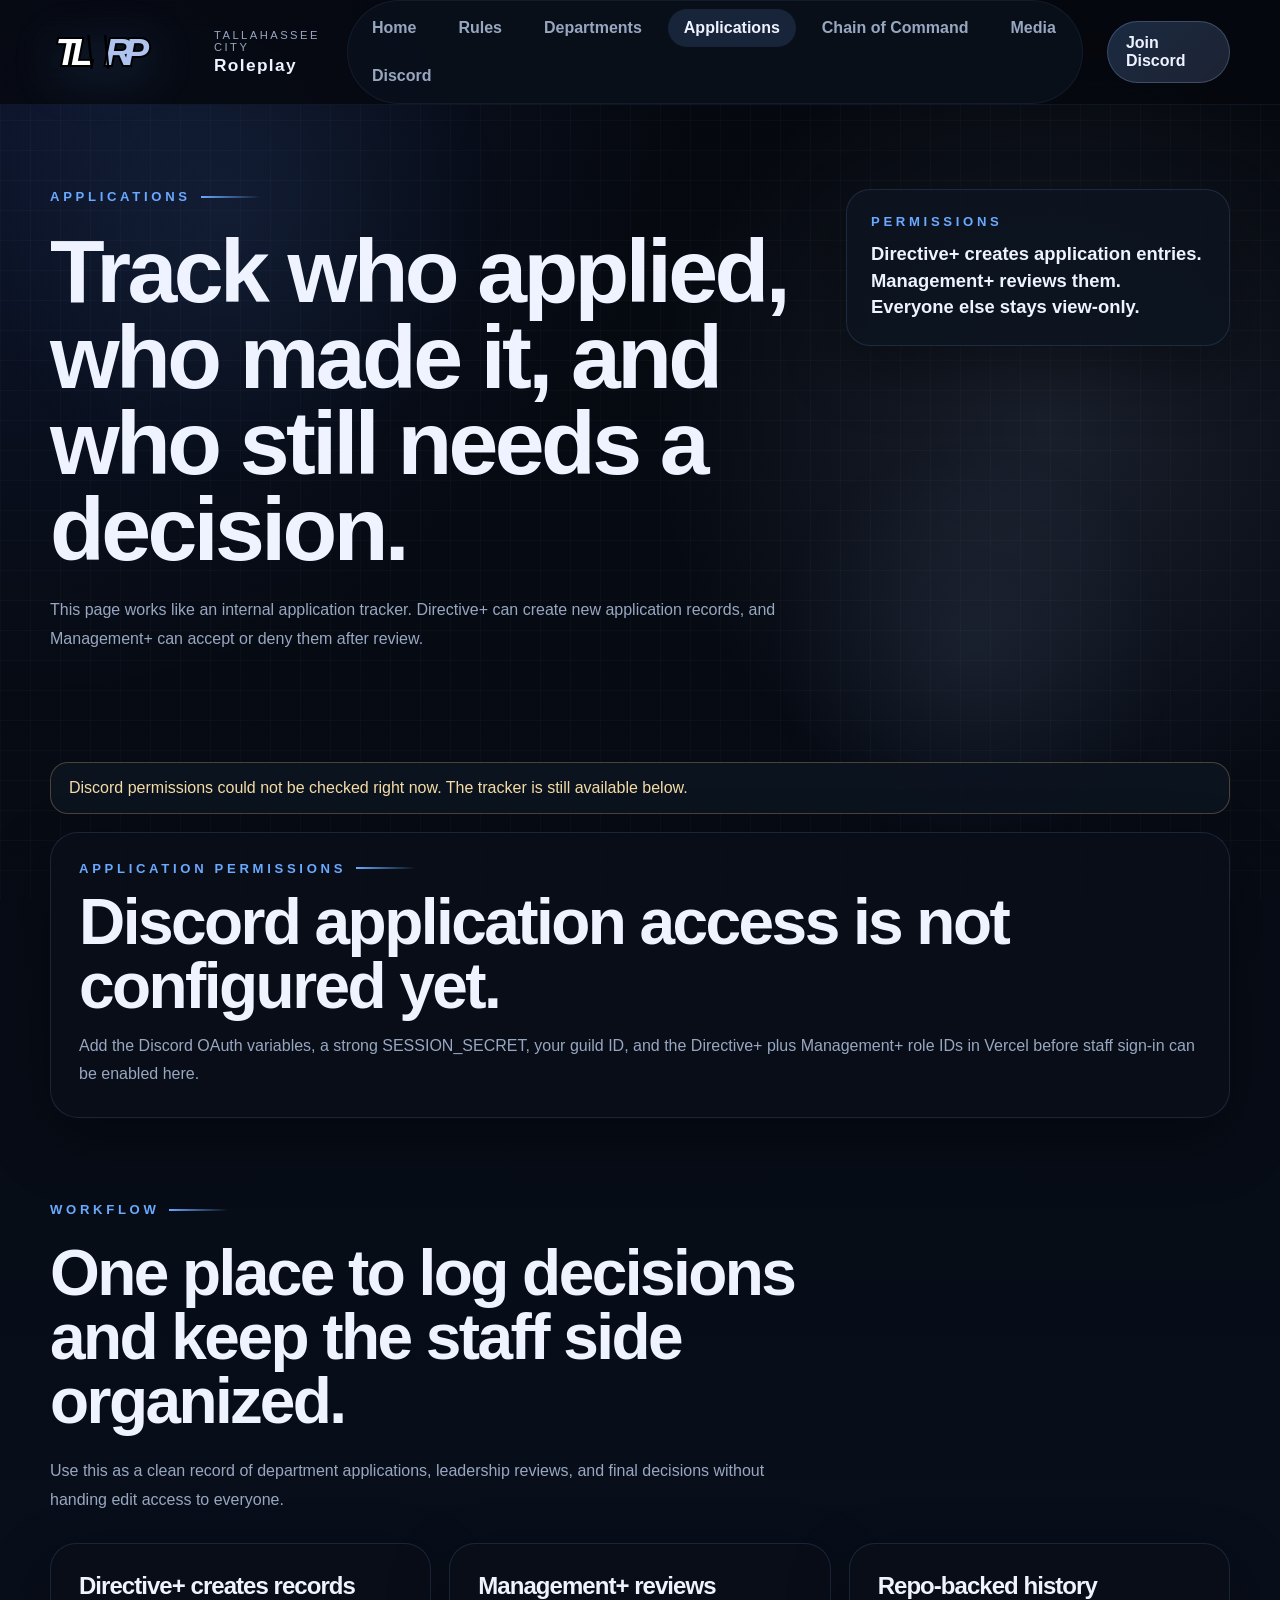
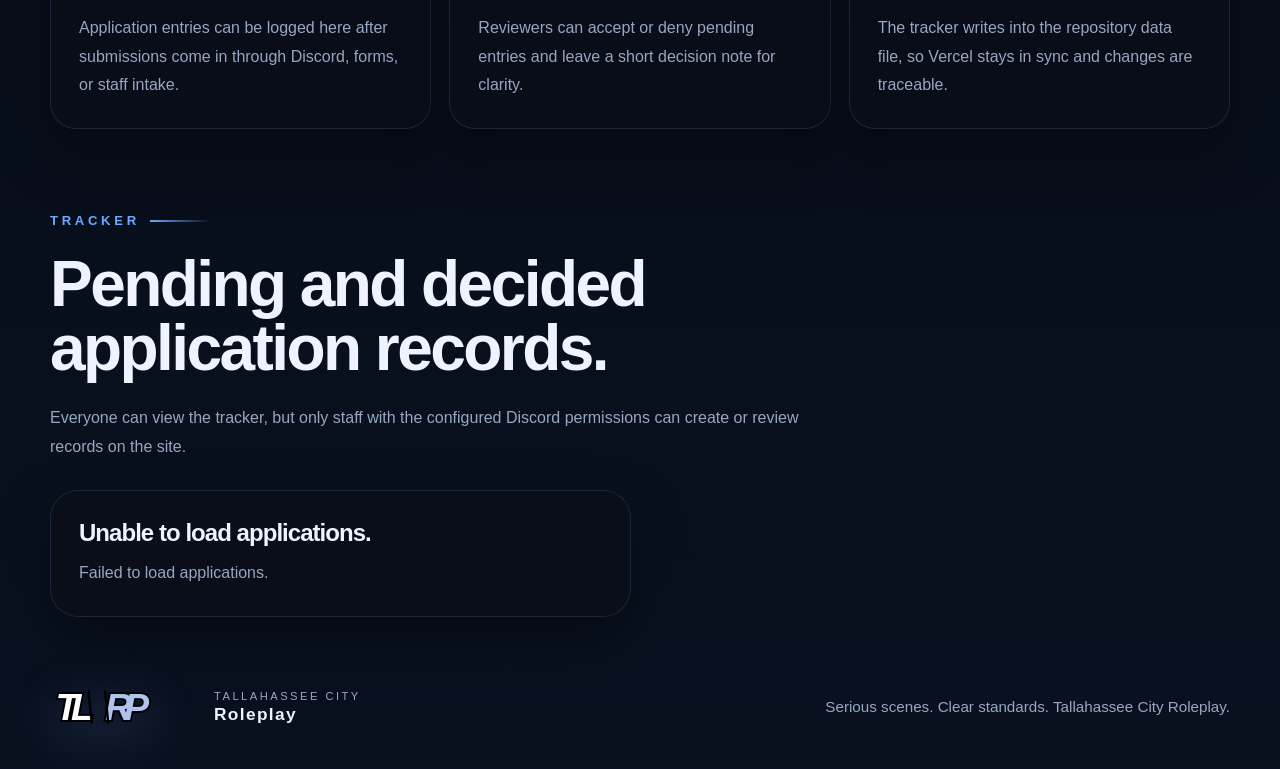
==== applications.html @ 2b4d4ad2 "Add role-gated applications tracker" ====
<!DOCTYPE html>
<html lang="en">
  <head>
    <meta charset="UTF-8" />
    <meta name="viewport" content="width=device-width, initial-scale=1.0" />
    <title>Tallahassee City Roleplay | Applications</title>
    <meta
      name="description"
      content="Track Tallahassee City Roleplay applications with Discord-gated creation and management permissions."
    />
    <link rel="stylesheet" href="styles.css" />
  </head>
  <body>
    <div class="page-bg"></div>

    <header class="site-header">
      <div class="container header-row">
        <a class="brand" href="index.html">
          <img src="assets/tlrp-mark.svg" alt="Tallahassee City Roleplay logo" />
          <span class="brand-copy">
            <span>Tallahassee City</span>
            <strong>Roleplay</strong>
          </span>
        </a>

        <nav class="site-nav" aria-label="Primary navigation">
          <a href="index.html">Home</a>
          <a href="rules.html">Rules</a>
          <a href="departments.html">Departments</a>
          <a class="active" href="applications.html">Applications</a>
          <a href="chain-of-command.html">Chain of Command</a>
          <a href="media.html">Media</a>
          <a href="discord.html">Discord</a>
        </nav>

        <a class="header-cta" href="discord.html">Join Discord</a>
      </div>
    </header>

    <main>
      <section class="page-hero">
        <div class="container page-hero-grid">
          <div class="page-hero-copy">
            <span class="section-kicker">Applications</span>
            <h1>Track who applied, who made it, and who still needs a decision.</h1>
            <p>
              This page works like an internal application tracker. Directive+ can create new application records, and
              Management+ can accept or deny them after review.
            </p>
          </div>

          <div class="page-hero-side">
            <article class="side-panel">
              <span class="mini-label">Permissions</span>
              <strong>Directive+ creates application entries. Management+ reviews them. Everyone else stays view-only.</strong>
            </article>
          </div>
        </div>
      </section>

      <section class="section">
        <div class="container">
          <div class="page-note" id="applications-page-status" hidden></div>
          <div class="admin-card" id="applications-auth-shell">
            <p class="muted-text">Loading application permissions...</p>
          </div>
        </div>
      </section>

      <section class="section">
        <div class="container">
          <div class="section-heading">
            <span class="section-kicker">Workflow</span>
            <h2>One place to log decisions and keep the staff side organized.</h2>
            <p>
              Use this as a clean record of department applications, leadership reviews, and final decisions without
              handing edit access to everyone.
            </p>
          </div>

          <div class="card-grid card-grid-three">
            <article class="info-card">
              <h3>Directive+ creates records</h3>
              <p>Application entries can be logged here after submissions come in through Discord, forms, or staff intake.</p>
            </article>
            <article class="info-card">
              <h3>Management+ reviews</h3>
              <p>Reviewers can accept or deny pending entries and leave a short decision note for clarity.</p>
            </article>
            <article class="info-card">
              <h3>Repo-backed history</h3>
              <p>The tracker writes into the repository data file, so Vercel stays in sync and changes are traceable.</p>
            </article>
          </div>
        </div>
      </section>

      <section class="section">
        <div class="container">
          <div class="section-heading">
            <span class="section-kicker">Tracker</span>
            <h2>Pending and decided application records.</h2>
            <p>
              Everyone can view the tracker, but only staff with the configured Discord permissions can create or
              review records on the site.
            </p>
          </div>

          <div class="applications-grid" id="applications-list">
            <article class="empty-card">
              <h3>Loading applications...</h3>
              <p>Once the tracker data is ready, entries will appear here.</p>
            </article>
          </div>
        </div>
      </section>
    </main>

    <footer class="site-footer">
      <div class="container footer-row">
        <a class="brand" href="index.html">
          <img src="assets/tlrp-mark.svg" alt="" />
          <span class="brand-copy">
            <span>Tallahassee City</span>
            <strong>Roleplay</strong>
          </span>
        </a>
        <p>Serious scenes. Clear standards. Tallahassee City Roleplay.</p>
      </div>
    </footer>

    <script defer src="applications.js"></script>
  </body>
</html>
---- styles.css ----
:root {
  --bg: #05080e;
  --panel: rgba(10, 14, 24, 0.88);
  --panel-soft: rgba(13, 20, 33, 0.9);
  --line: rgba(143, 182, 255, 0.14);
  --text: #eef3ff;
  --muted: #98a7c1;
  --blue: #6aa9ff;
  --blue-strong: #9fb8f0;
  --shadow: 0 24px 60px rgba(0, 0, 0, 0.35);
  --font-body: "Aptos", "Trebuchet MS", "Segoe UI", sans-serif;
  --font-display: "Bahnschrift", "Arial Black", "Trebuchet MS", sans-serif;
}

* {
  box-sizing: border-box;
}

html {
  scroll-behavior: smooth;
}

body {
  margin: 0;
  min-height: 100vh;
  background:
    radial-gradient(circle at top left, rgba(72, 113, 255, 0.14), transparent 26%),
    radial-gradient(circle at 82% 18%, rgba(168, 188, 235, 0.12), transparent 18%),
    linear-gradient(180deg, #05080e 0%, #091120 100%);
  color: var(--text);
  font-family: var(--font-body);
}

body::before {
  content: "";
  position: fixed;
  inset: 0;
  background-image:
    linear-gradient(rgba(255, 255, 255, 0.025) 1px, transparent 1px),
    linear-gradient(90deg, rgba(255, 255, 255, 0.025) 1px, transparent 1px);
  background-size: 30px 30px;
  pointer-events: none;
  z-index: -2;
}

a {
  color: inherit;
  text-decoration: none;
}

img {
  display: block;
  max-width: 100%;
}

.page-bg {
  position: fixed;
  inset: 0;
  background:
    radial-gradient(circle at 18% 24%, rgba(106, 169, 255, 0.08), transparent 22%),
    radial-gradient(circle at 76% 72%, rgba(159, 184, 240, 0.08), transparent 18%);
  pointer-events: none;
  z-index: -1;
}

.container {
  width: min(1180px, calc(100% - 48px));
  margin: 0 auto;
}

.site-header {
  position: sticky;
  top: 0;
  z-index: 20;
  border-bottom: 1px solid rgba(143, 182, 255, 0.08);
  background: rgba(5, 8, 14, 0.82);
  backdrop-filter: blur(18px);
}

.header-row,
.footer-row {
  display: flex;
  align-items: center;
  justify-content: space-between;
  gap: 24px;
}

.header-row {
  min-height: 92px;
}

.brand {
  display: inline-flex;
  align-items: center;
  gap: 14px;
}

.brand img {
  width: 150px;
  filter: drop-shadow(0 10px 24px rgba(106, 169, 255, 0.24));
}

.brand-copy {
  display: grid;
  gap: 3px;
}

.brand-copy span {
  color: var(--muted);
  font-size: 0.7rem;
  letter-spacing: 0.22em;
  text-transform: uppercase;
}

.brand-copy strong {
  font-family: var(--font-display);
  font-size: 1.08rem;
  letter-spacing: 0.08em;
  line-height: 1.05;
}

.site-nav {
  display: flex;
  align-items: center;
  flex-wrap: wrap;
  gap: 10px;
  padding: 8px;
  border: 1px solid rgba(143, 182, 255, 0.08);
  border-radius: 999px;
  background: rgba(12, 18, 29, 0.82);
}

.site-nav a,
.header-cta,
.button,
.info-card-link {
  transition:
    transform 180ms ease,
    background-color 180ms ease,
    border-color 180ms ease,
    box-shadow 180ms ease;
}

.site-nav a {
  padding: 10px 16px;
  border-radius: 999px;
  color: var(--muted);
  font-weight: 700;
}

.site-nav a.active,
.site-nav a:hover {
  background: rgba(106, 169, 255, 0.14);
  color: var(--text);
}

.header-cta {
  padding: 12px 18px;
  border: 1px solid rgba(159, 184, 240, 0.26);
  border-radius: 999px;
  background: linear-gradient(135deg, rgba(106, 169, 255, 0.22), rgba(159, 184, 240, 0.16));
  color: var(--text);
  font-weight: 800;
}

.header-cta:hover,
.button:hover,
.info-card-link:hover {
  transform: translateY(-1px);
}

.header-cta:focus-visible,
.button:focus-visible,
.site-nav a:focus-visible {
  outline: 2px solid rgba(159, 184, 240, 0.85);
  outline-offset: 3px;
}

.hero,
.page-hero {
  padding: 36px 0 24px;
}

.hero-grid {
  display: grid;
  grid-template-columns: minmax(0, 1fr) minmax(400px, 0.98fr);
  gap: 34px;
  align-items: center;
  min-height: calc(100vh - 150px);
}

.page-hero-grid {
  display: grid;
  grid-template-columns: minmax(0, 1fr) minmax(260px, 0.5fr);
  gap: 28px;
  align-items: start;
  padding-top: 48px;
}

.hero-copy,
.page-hero-copy,
.section-heading,
.hero-panel,
.info-card,
.rule-card,
.department-card,
.side-panel,
.cta-panel {
  position: relative;
}

.hero-copy,
.page-hero-copy,
.section-heading {
  display: grid;
  gap: 24px;
}

.section-kicker,
.mini-label,
.link-label {
  display: inline-flex;
  align-items: center;
  gap: 10px;
  color: var(--blue);
  font-size: 0.82rem;
  font-weight: 800;
  letter-spacing: 0.28em;
  text-transform: uppercase;
}

.section-kicker::after {
  content: "";
  width: 60px;
  height: 2px;
  background: linear-gradient(90deg, var(--blue), rgba(106, 169, 255, 0));
}

h1,
h2,
h3,
.hero-wall-text,
.rule-number,
.department-pill {
  font-family: var(--font-display);
  letter-spacing: -0.04em;
}

h1 {
  margin: 0;
  font-size: clamp(3.2rem, 7vw, 6rem);
  line-height: 0.96;
}

h2 {
  margin: 0;
  font-size: clamp(2.25rem, 5vw, 4rem);
  line-height: 1;
}

h3 {
  margin: 0;
  font-size: 1.5rem;
}

p {
  margin: 0;
  color: var(--muted);
  line-height: 1.8;
}

.hero-actions {
  display: flex;
  flex-wrap: wrap;
  gap: 14px;
}

.button {
  display: inline-flex;
  align-items: center;
  justify-content: center;
  min-height: 58px;
  padding: 0 24px;
  border: 1px solid transparent;
  border-radius: 18px;
  font-weight: 800;
}

.button-primary {
  background: linear-gradient(135deg, var(--blue), var(--blue-strong));
  color: #07101b;
  box-shadow: 0 18px 34px rgba(106, 169, 255, 0.22);
}

.button-secondary {
  border-color: rgba(143, 182, 255, 0.18);
  background: rgba(12, 19, 31, 0.84);
  color: var(--text);
}

.button:disabled {
  cursor: not-allowed;
  opacity: 0.6;
  transform: none;
}

.hero-stats {
  display: flex;
  flex-wrap: wrap;
  gap: 14px;
}

.hero-stats article,
.info-card,
.rule-card,
.department-card,
.hero-panel,
.side-panel,
.cta-panel {
  border: 1px solid var(--line);
  background: var(--panel);
  box-shadow: var(--shadow);
}

.hero-stats article {
  min-width: 152px;
  padding: 18px 20px;
  border-radius: 20px;
}

.hero-stats strong {
  display: block;
  margin-bottom: 6px;
  font-size: 1.8rem;
}

.hero-stats span {
  color: var(--muted);
  font-size: 0.88rem;
  letter-spacing: 0.08em;
  text-transform: uppercase;
}

.hero-visual {
  position: relative;
  min-height: 720px;
  overflow: hidden;
  border: 1px solid rgba(143, 182, 255, 0.14);
  border-radius: 36px;
  background:
    linear-gradient(180deg, rgba(15, 22, 38, 0.48), rgba(5, 8, 15, 0.9)),
    radial-gradient(circle at 30% 30%, rgba(106, 169, 255, 0.18), transparent 34%),
    radial-gradient(circle at 82% 22%, rgba(159, 184, 240, 0.16), transparent 22%),
    linear-gradient(140deg, rgba(10, 16, 27, 0.95), rgba(5, 8, 15, 0.92));
}

.glow {
  position: absolute;
  width: 240px;
  height: 240px;
  border-radius: 999px;
  filter: blur(22px);
  opacity: 0.68;
  animation: floatGlow 9s ease-in-out infinite;
}

.glow-left {
  top: 56px;
  left: 42px;
  background: rgba(106, 169, 255, 0.24);
}

.glow-right {
  right: 36px;
  bottom: 60px;
  background: rgba(159, 184, 240, 0.16);
  animation-delay: -3s;
}

.hero-wall-text {
  position: absolute;
  right: -52px;
  font-size: clamp(7.4rem, 15vw, 12rem);
  font-weight: 900;
  line-height: 0.84;
  color: rgba(246, 250, 255, 0.09);
  transform: rotate(-7deg);
  white-space: nowrap;
}

.hero-wall-text-top {
  top: 80px;
}

.hero-wall-text-bottom {
  bottom: 42px;
}

.hero-panel {
  display: grid;
  gap: 10px;
  padding: 22px;
  border-radius: 24px;
}

.hero-brand-panel {
  position: absolute;
  top: 34px;
  left: 34px;
  right: 34px;
  gap: 18px;
  align-items: start;
}

.hero-brand-panel img {
  width: min(100%, 230px);
}

.hero-panel strong,
.side-panel strong {
  font-size: 1.15rem;
  line-height: 1.45;
}

.hero-panel-right {
  position: absolute;
  top: 260px;
  right: 28px;
  max-width: 300px;
}

.hero-panel-left {
  position: absolute;
  left: 28px;
  bottom: 28px;
  max-width: 300px;
}

.side-panel {
  display: grid;
  gap: 12px;
  padding: 24px;
  border-radius: 24px;
  background: var(--panel-soft);
}

.section {
  padding-top: 84px;
}

.section-heading {
  max-width: 760px;
  margin-bottom: 28px;
}

.card-grid,
.detail-grid {
  display: grid;
  gap: 18px;
}

.card-grid-three {
  grid-template-columns: repeat(3, minmax(0, 1fr));
}

.card-grid-two {
  grid-template-columns: repeat(2, minmax(0, 1fr));
}

.detail-grid {
  grid-template-columns: repeat(2, minmax(0, 1fr));
}

.info-card,
.department-card,
.info-card-link {
  display: grid;
  gap: 14px;
  padding: 28px;
  border-radius: 26px;
}

.info-card-link {
  color: inherit;
}

.link-label {
  margin-top: 6px;
}

.page-note {
  margin-bottom: 18px;
  padding: 16px 18px;
  border: 1px solid var(--line);
  border-radius: 18px;
  background: var(--panel-soft);
  color: var(--muted);
}

.page-note-success {
  border-color: rgba(106, 169, 255, 0.3);
  color: #dcebff;
}

.page-note-warning {
  border-color: rgba(235, 195, 120, 0.28);
  color: #f3dca7;
}

.page-note-error {
  border-color: rgba(255, 132, 132, 0.28);
  color: #ffc1c1;
}

.admin-card,
.command-card,
.media-card,
.application-card,
.empty-card {
  border: 1px solid var(--line);
  background: var(--panel);
  box-shadow: var(--shadow);
}

.admin-card {
  display: grid;
  gap: 24px;
  padding: 28px;
  border-radius: 28px;
}

.admin-card-copy {
  display: grid;
  gap: 14px;
}

.admin-card-actions {
  display: flex;
  flex-wrap: wrap;
  gap: 14px;
}

.muted-text {
  color: var(--muted);
}

.media-form {
  display: grid;
  grid-template-columns: repeat(2, minmax(0, 1fr));
  gap: 16px;
}

.media-form label {
  display: grid;
  gap: 8px;
  color: var(--text);
  font-weight: 700;
}

.media-form span {
  color: var(--muted);
  font-size: 0.82rem;
  letter-spacing: 0.08em;
  text-transform: uppercase;
}

.media-form input,
.media-form select,
.media-form textarea {
  width: 100%;
  border: 1px solid rgba(143, 182, 255, 0.18);
  border-radius: 16px;
  background: rgba(7, 11, 19, 0.9);
  color: var(--text);
  padding: 14px 16px;
  font: inherit;
}

.media-form textarea {
  min-height: 140px;
  resize: vertical;
}

.media-form-full {
  grid-column: 1 / -1;
}

.media-grid,
.applications-grid,
.chain-grid {
  display: grid;
  grid-template-columns: repeat(2, minmax(0, 1fr));
  gap: 18px;
}

.media-card,
.command-card,
.application-card,
.empty-card {
  border-radius: 28px;
  overflow: hidden;
}

.media-card {
  display: grid;
}

.media-preview {
  aspect-ratio: 16 / 9;
  background: rgba(7, 11, 19, 0.95);
  overflow: hidden;
}

.media-image,
.media-video,
.media-embed {
  width: 100%;
  height: 100%;
  border: 0;
  object-fit: cover;
}

.media-copy {
  display: grid;
  gap: 12px;
  padding: 22px;
}

.media-meta {
  display: flex;
  flex-wrap: wrap;
  gap: 12px;
  color: var(--muted);
  font-size: 0.9rem;
}

.applications-grid {
  align-items: start;
}

.application-card {
  display: grid;
  gap: 16px;
  padding: 24px;
}

.application-card-top {
  display: flex;
  align-items: flex-start;
  justify-content: space-between;
  gap: 18px;
}

.application-meta {
  display: flex;
  flex-wrap: wrap;
  gap: 12px;
  color: var(--muted);
  font-size: 0.92rem;
}

.status-pill,
.permission-chip {
  display: inline-flex;
  align-items: center;
  justify-content: center;
  width: fit-content;
  min-height: 40px;
  padding: 0 16px;
  border: 1px solid rgba(143, 182, 255, 0.18);
  border-radius: 999px;
  background: rgba(106, 169, 255, 0.12);
  color: var(--text);
  font-size: 0.82rem;
  font-weight: 800;
  letter-spacing: 0.08em;
  text-transform: uppercase;
}

.status-pill-pending {
  background: rgba(235, 195, 120, 0.14);
  border-color: rgba(235, 195, 120, 0.28);
  color: #f3dca7;
}

.status-pill-accepted {
  background: rgba(106, 169, 255, 0.14);
  border-color: rgba(106, 169, 255, 0.28);
  color: #dcebff;
}

.status-pill-denied {
  background: rgba(255, 132, 132, 0.14);
  border-color: rgba(255, 132, 132, 0.28);
  color: #ffc1c1;
}

.permissions-row {
  display: flex;
  flex-wrap: wrap;
  gap: 12px;
}

.permission-chip-warning {
  background: rgba(235, 195, 120, 0.14);
  border-color: rgba(235, 195, 120, 0.28);
  color: #f3dca7;
}

.application-decision,
.application-review {
  display: grid;
  gap: 10px;
  padding: 18px;
  border: 1px solid rgba(143, 182, 255, 0.1);
  border-radius: 20px;
  background: rgba(7, 11, 19, 0.9);
}

.application-review label {
  display: grid;
  gap: 8px;
  color: var(--text);
  font-weight: 700;
}

.application-review span {
  color: var(--muted);
  font-size: 0.82rem;
  letter-spacing: 0.08em;
  text-transform: uppercase;
}

.application-review-note {
  width: 100%;
  min-height: 110px;
  padding: 14px 16px;
  border: 1px solid rgba(143, 182, 255, 0.18);
  border-radius: 16px;
  background: rgba(7, 11, 19, 0.95);
  color: var(--text);
  font: inherit;
  resize: vertical;
}

.inline-link {
  color: var(--blue-strong);
  font-weight: 700;
}

.command-card {
  display: grid;
  gap: 18px;
  padding: 28px;
}

.command-list {
  display: grid;
  gap: 14px;
}

.command-member {
  display: grid;
  gap: 4px;
  padding: 16px 18px;
  border: 1px solid rgba(143, 182, 255, 0.1);
  border-radius: 18px;
  background: rgba(7, 11, 19, 0.9);
}

.command-member strong {
  font-size: 1rem;
}

.command-member span {
  color: var(--muted);
}

.empty-card {
  display: grid;
  gap: 12px;
  padding: 28px;
}

.rule-card {
  display: grid;
  grid-template-columns: auto 1fr;
  gap: 18px;
  padding: 22px;
  border-radius: 24px;
}

.rule-number {
  display: inline-flex;
  align-items: center;
  justify-content: center;
  width: 52px;
  height: 52px;
  border-radius: 16px;
  background: linear-gradient(135deg, rgba(106, 169, 255, 0.2), rgba(159, 184, 240, 0.28));
  color: #eef3ff;
  font-size: 1.2rem;
  font-weight: 800;
}

.department-card {
  min-height: 210px;
}

.department-pill {
  display: inline-flex;
  width: fit-content;
  padding: 10px 16px;
  border-radius: 999px;
  background: linear-gradient(135deg, rgba(106, 169, 255, 0.2), rgba(159, 184, 240, 0.18));
  color: #dfeafe;
  font-size: 1rem;
}

.cta-panel {
  display: grid;
  grid-template-columns: minmax(0, 1fr) auto;
  gap: 28px;
  align-items: center;
  padding: 34px;
  border-radius: 32px;
  background:
    radial-gradient(circle at 84% 20%, rgba(159, 184, 240, 0.18), transparent 26%),
    linear-gradient(135deg, rgba(13, 20, 33, 0.88), rgba(8, 12, 20, 0.96));
}

.coming-soon-panel {
  align-items: center;
}

.coming-soon-badge {
  display: inline-flex;
  align-items: center;
  justify-content: center;
  min-width: 220px;
  min-height: 96px;
  padding: 20px 28px;
  border: 1px solid rgba(159, 184, 240, 0.24);
  border-radius: 24px;
  background: linear-gradient(135deg, rgba(106, 169, 255, 0.18), rgba(159, 184, 240, 0.12));
  color: var(--text);
  font-family: var(--font-display);
  font-size: 2rem;
  font-weight: 900;
  letter-spacing: -0.04em;
  text-transform: uppercase;
}

.site-footer {
  padding: 64px 0 36px;
}

.site-footer p {
  font-size: 0.95rem;
}

.brand,
.site-nav,
.header-cta,
.hero-copy > *,
.page-hero-copy > *,
.page-hero-side > *,
.hero-visual,
.hero-stats > *,
.section-heading > *,
.card-grid > *,
.detail-grid > *,
.rule-card,
.department-card,
.side-panel,
.cta-panel,
.admin-card,
.media-grid > *,
.applications-grid > *,
.chain-grid > *,
.footer-row > * {
  opacity: 0;
  animation: riseIn 720ms cubic-bezier(0.22, 1, 0.36, 1) forwards;
}

.brand {
  animation-delay: 60ms;
}

.site-nav {
  animation-delay: 120ms;
}

.header-cta {
  animation-delay: 180ms;
}

.hero-copy > *:nth-child(1),
.page-hero-copy > *:nth-child(1),
.section-heading > *:nth-child(1) {
  animation-delay: 140ms;
}

.hero-copy > *:nth-child(2),
.page-hero-copy > *:nth-child(2),
.section-heading > *:nth-child(2) {
  animation-delay: 220ms;
}

.hero-copy > *:nth-child(3),
.page-hero-copy > *:nth-child(3),
.section-heading > *:nth-child(3) {
  animation-delay: 300ms;
}

.hero-copy > *:nth-child(4),
.page-hero-copy > *:nth-child(4) {
  animation-delay: 380ms;
}

.hero-copy > *:nth-child(5),
.page-hero-copy > *:nth-child(5) {
  animation-delay: 460ms;
}

.page-hero-side > * {
  animation-delay: 320ms;
}

.hero-visual {
  animation-delay: 260ms;
}

.hero-stats > *:nth-child(1),
.card-grid > *:nth-child(1),
.detail-grid > *:nth-child(1),
.media-grid > *:nth-child(1),
.applications-grid > *:nth-child(1),
.chain-grid > *:nth-child(1),
.footer-row > *:nth-child(1) {
  animation-delay: 120ms;
}

.hero-stats > *:nth-child(2),
.card-grid > *:nth-child(2),
.detail-grid > *:nth-child(2),
.media-grid > *:nth-child(2),
.applications-grid > *:nth-child(2),
.chain-grid > *:nth-child(2),
.footer-row > *:nth-child(2) {
  animation-delay: 190ms;
}

.hero-stats > *:nth-child(3),
.card-grid > *:nth-child(3),
.media-grid > *:nth-child(3),
.applications-grid > *:nth-child(3),
.chain-grid > *:nth-child(3) {
  animation-delay: 260ms;
}

.card-grid > *:nth-child(4),
.media-grid > *:nth-child(4),
.applications-grid > *:nth-child(4),
.chain-grid > *:nth-child(4) {
  animation-delay: 330ms;
}

.card-grid > *:nth-child(5),
.media-grid > *:nth-child(5),
.applications-grid > *:nth-child(5),
.chain-grid > *:nth-child(5) {
  animation-delay: 400ms;
}

.card-grid > *:nth-child(6),
.media-grid > *:nth-child(6),
.applications-grid > *:nth-child(6),
.chain-grid > *:nth-child(6) {
  animation-delay: 470ms;
}

.rule-card:nth-child(1),
.department-card:nth-child(1),
.side-panel:nth-child(1),
.cta-panel:nth-child(1),
.admin-card:nth-child(1) {
  animation-delay: 140ms;
}

.rule-card:nth-child(2),
.department-card:nth-child(2) {
  animation-delay: 220ms;
}

.rule-card:nth-child(3),
.department-card:nth-child(3) {
  animation-delay: 300ms;
}

.rule-card:nth-child(4),
.department-card:nth-child(4) {
  animation-delay: 380ms;
}

@keyframes floatGlow {
  0%,
  100% {
    transform: translate3d(0, 0, 0);
  }

  50% {
    transform: translate3d(0, 14px, 0);
  }
}

@keyframes riseIn {
  from {
    opacity: 0;
    transform: translate3d(0, 24px, 0);
    filter: blur(8px);
  }

  to {
    opacity: 1;
    transform: translate3d(0, 0, 0);
    filter: blur(0);
  }
}

@media (max-width: 1120px) {
  .hero-grid,
  .page-hero-grid,
  .card-grid-three,
  .card-grid-two,
  .detail-grid,
  .cta-panel,
  .media-grid,
  .applications-grid,
  .chain-grid {
    grid-template-columns: 1fr;
  }

  .hero {
    padding-top: 24px;
  }

  .hero-grid {
    min-height: auto;
  }

  .hero-visual {
    min-height: 640px;
  }

  .header-row {
    flex-wrap: wrap;
    justify-content: center;
    padding: 16px 0;
  }

  .site-nav {
    order: 3;
    justify-content: center;
    width: 100%;
  }
}

@media (max-width: 760px) {
  .container {
    width: min(100% - 28px, 1180px);
  }

  .header-row,
  .footer-row,
  .cta-panel {
    align-items: flex-start;
  }

  .media-form {
    grid-template-columns: 1fr;
  }

  .brand {
    gap: 10px;
  }

  .brand img {
    width: 118px;
  }

  .site-nav {
    gap: 4px;
    padding: 6px;
  }

  .site-nav a {
    padding: 9px 12px;
  }

  h1 {
    font-size: clamp(2.5rem, 13vw, 4rem);
  }

  h2 {
    font-size: clamp(2rem, 10vw, 3rem);
  }

  .hero-visual {
    min-height: 580px;
    border-radius: 28px;
  }

  .hero-brand-panel {
    left: 18px;
    right: 18px;
    top: 18px;
    padding: 18px;
  }

  .hero-brand-panel img {
    width: min(100%, 180px);
  }

  .hero-panel-right {
    top: 242px;
    right: 18px;
  }

  .hero-panel-left {
    left: 18px;
    bottom: 18px;
  }

  .hero-wall-text {
    right: -16px;
    font-size: 6.3rem;
  }

  .hero-wall-text-top {
    top: 108px;
  }

  .hero-wall-text-bottom {
    bottom: 102px;
  }

  .cta-panel {
    padding: 24px;
  }

  .application-card-top {
    flex-direction: column;
  }
}

@media (prefers-reduced-motion: reduce) {
  *,
  *::before,
  *::after {
    animation-duration: 0.01ms !important;
    animation-iteration-count: 1 !important;
    scroll-behavior: auto !important;
    transition-duration: 0.01ms !important;
  }

  .brand,
  .site-nav,
  .header-cta,
  .hero-copy > *,
  .page-hero-copy > *,
  .page-hero-side > *,
  .hero-visual,
  .hero-stats > *,
  .section-heading > *,
  .card-grid > *,
  .detail-grid > *,
  .rule-card,
  .department-card,
  .side-panel,
  .cta-panel,
  .admin-card,
  .media-grid > *,
  .applications-grid > *,
  .chain-grid > *,
  .footer-row > * {
    opacity: 1 !important;
    filter: none !important;
    transform: none !important;
  }
}
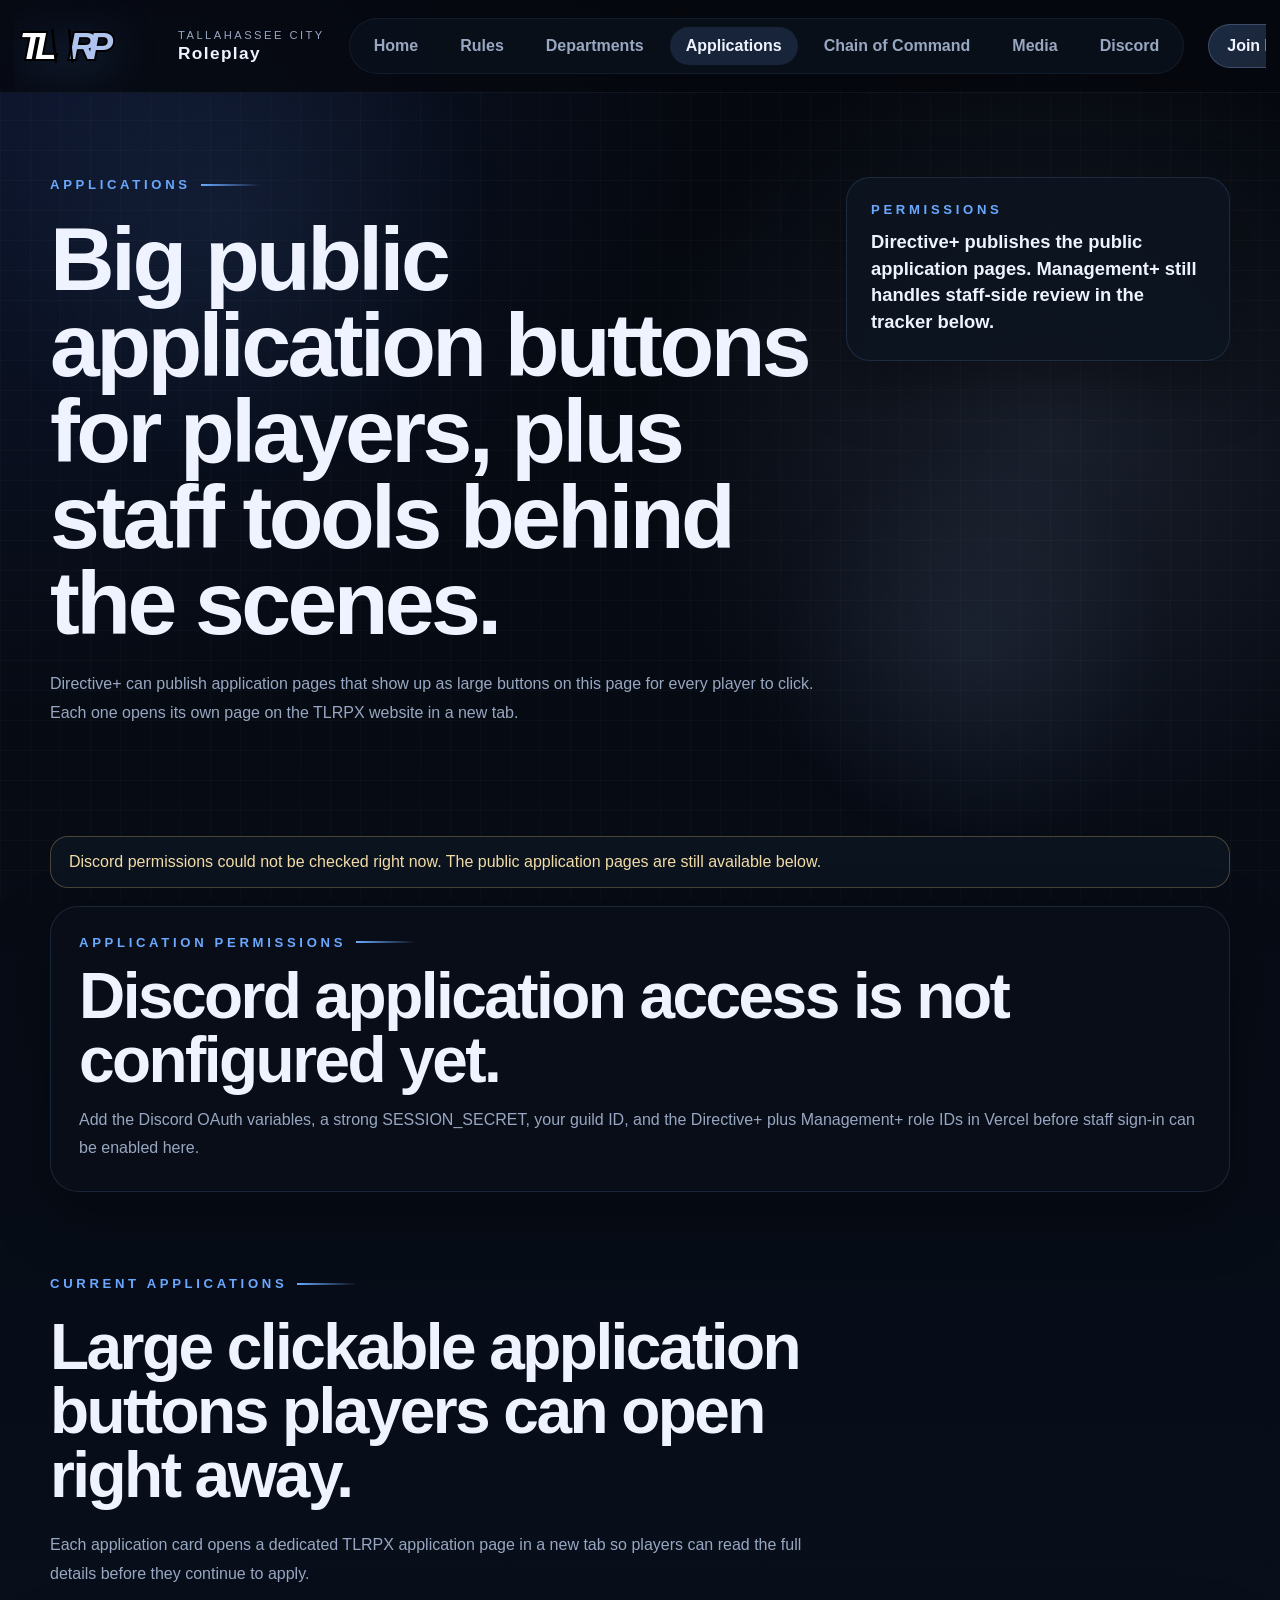
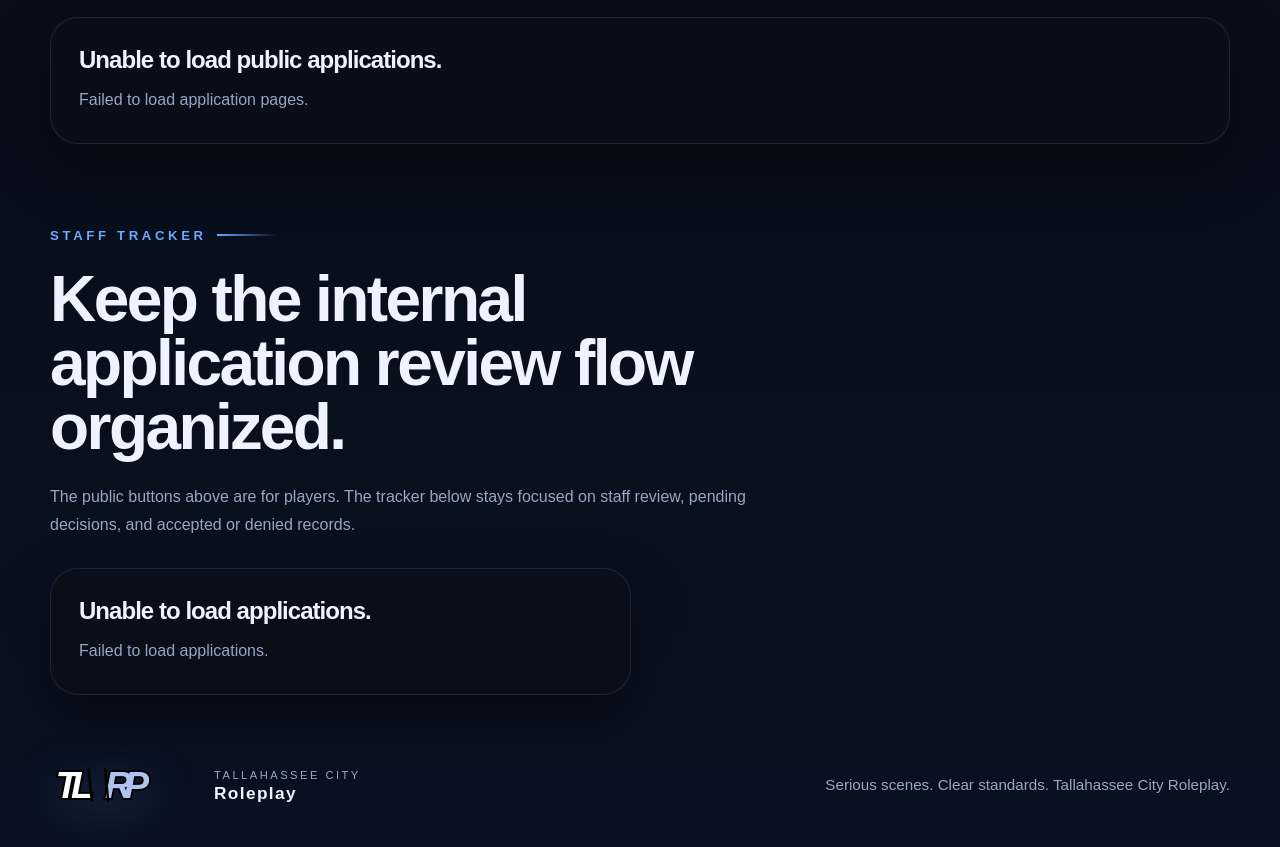
==== commit fe5f7e50: "Add public application portal pages" ====
--- a/applications.html
+++ b/applications.html
@@ -6,7 +6,7 @@
     <title>Tallahassee City Roleplay | Applications</title>
     <meta
       name="description"
-      content="Track Tallahassee City Roleplay applications with Discord-gated creation and management permissions."
+      content="Open public Tallahassee City Roleplay application pages and manage the staff-side application tracker."
     />
     <link rel="stylesheet" href="styles.css" />
   </head>
@@ -42,17 +42,17 @@
         <div class="container page-hero-grid">
           <div class="page-hero-copy">
             <span class="section-kicker">Applications</span>
-            <h1>Track who applied, who made it, and who still needs a decision.</h1>
+            <h1>Big public application buttons for players, plus staff tools behind the scenes.</h1>
             <p>
-              This page works like an internal application tracker. Directive+ can create new application records, and
-              Management+ can accept or deny them after review.
+              Directive+ can publish application pages that show up as large buttons on this page for every player to
+              click. Each one opens its own page on the TLRPX website in a new tab.
             </p>
           </div>
 
           <div class="page-hero-side">
             <article class="side-panel">
               <span class="mini-label">Permissions</span>
-              <strong>Directive+ creates application entries. Management+ reviews them. Everyone else stays view-only.</strong>
+              <strong>Directive+ publishes the public application pages. Management+ still handles staff-side review in the tracker below.</strong>
             </article>
           </div>
         </div>
@@ -70,26 +70,18 @@
       <section class="section">
         <div class="container">
           <div class="section-heading">
-            <span class="section-kicker">Workflow</span>
-            <h2>One place to log decisions and keep the staff side organized.</h2>
+            <span class="section-kicker">Current Applications</span>
+            <h2>Large clickable application buttons players can open right away.</h2>
             <p>
-              Use this as a clean record of department applications, leadership reviews, and final decisions without
-              handing edit access to everyone.
+              Each application card opens a dedicated TLRPX application page in a new tab so players can read the full
+              details before they continue to apply.
             </p>
           </div>
 
-          <div class="card-grid card-grid-three">
-            <article class="info-card">
-              <h3>Directive+ creates records</h3>
-              <p>Application entries can be logged here after submissions come in through Discord, forms, or staff intake.</p>
-            </article>
-            <article class="info-card">
-              <h3>Management+ reviews</h3>
-              <p>Reviewers can accept or deny pending entries and leave a short decision note for clarity.</p>
-            </article>
-            <article class="info-card">
-              <h3>Repo-backed history</h3>
-              <p>The tracker writes into the repository data file, so Vercel stays in sync and changes are traceable.</p>
+          <div class="application-portals-grid" id="application-portals-list">
+            <article class="empty-card">
+              <h3>Loading application pages...</h3>
+              <p>Once the public application pages are ready, they will appear here as large buttons.</p>
             </article>
           </div>
         </div>
@@ -98,11 +90,11 @@
       <section class="section">
         <div class="container">
           <div class="section-heading">
-            <span class="section-kicker">Tracker</span>
-            <h2>Pending and decided application records.</h2>
+            <span class="section-kicker">Staff Tracker</span>
+            <h2>Keep the internal application review flow organized.</h2>
             <p>
-              Everyone can view the tracker, but only staff with the configured Discord permissions can create or
-              review records on the site.
+              The public buttons above are for players. The tracker below stays focused on staff review, pending
+              decisions, and accepted or denied records.
             </p>
           </div>
 
--- a/styles.css
+++ b/styles.css
@@ -68,6 +68,10 @@
   margin: 0 auto;
 }
 
+.site-header .container {
+  width: min(1420px, calc(100% - 28px));
+}
+
 .site-header {
   position: sticky;
   top: 0;
@@ -87,12 +91,17 @@
 
 .header-row {
   min-height: 92px;
+  flex-wrap: nowrap;
+  overflow-x: auto;
+  overflow-y: hidden;
+  scrollbar-width: none;
 }
 
 .brand {
   display: inline-flex;
   align-items: center;
   gap: 14px;
+  flex: 0 0 auto;
 }
 
 .brand img {
@@ -122,12 +131,17 @@
 .site-nav {
   display: flex;
   align-items: center;
-  flex-wrap: wrap;
+  flex: 1 0 auto;
+  min-width: max-content;
+  flex-wrap: nowrap;
   gap: 10px;
   padding: 8px;
   border: 1px solid rgba(143, 182, 255, 0.08);
   border-radius: 999px;
   background: rgba(12, 18, 29, 0.82);
+  overflow-x: auto;
+  overflow-y: hidden;
+  scrollbar-width: none;
 }
 
 .site-nav a,
@@ -155,12 +169,19 @@
 }
 
 .header-cta {
+  flex: 0 0 auto;
   padding: 12px 18px;
   border: 1px solid rgba(159, 184, 240, 0.26);
   border-radius: 999px;
   background: linear-gradient(135deg, rgba(106, 169, 255, 0.22), rgba(159, 184, 240, 0.16));
   color: var(--text);
   font-weight: 800;
+  white-space: nowrap;
+}
+
+.header-row::-webkit-scrollbar,
+.site-nav::-webkit-scrollbar {
+  display: none;
 }
 
 .header-cta:hover,
@@ -534,6 +555,27 @@
   gap: 14px;
 }
 
+.admin-card-stack {
+  display: grid;
+  gap: 18px;
+}
+
+.admin-subsection {
+  display: grid;
+  gap: 20px;
+  padding: 24px;
+  border: 1px solid rgba(143, 182, 255, 0.1);
+  border-radius: 24px;
+  background:
+    radial-gradient(circle at top right, rgba(106, 169, 255, 0.1), transparent 38%),
+    rgba(7, 11, 19, 0.9);
+}
+
+.admin-subsection-copy {
+  display: grid;
+  gap: 10px;
+}
+
 .admin-card-actions {
   display: flex;
   flex-wrap: wrap;
@@ -586,6 +628,7 @@
 }
 
 .media-grid,
+.application-portals-grid,
 .applications-grid,
 .chain-grid {
   display: grid;
@@ -599,6 +642,10 @@
 .empty-card {
   border-radius: 28px;
   overflow: hidden;
+}
+
+.application-portals-grid {
+  grid-template-columns: 1fr;
 }
 
 .media-card {
@@ -636,6 +683,66 @@
 
 .applications-grid {
   align-items: start;
+}
+
+.application-portal-card {
+  display: grid;
+  grid-template-columns: minmax(0, 1fr) auto;
+  gap: 28px;
+  align-items: center;
+  min-height: 260px;
+  padding: 34px;
+  border: 1px solid var(--line);
+  border-radius: 32px;
+  background:
+    radial-gradient(circle at 86% 18%, rgba(106, 169, 255, 0.16), transparent 24%),
+    radial-gradient(circle at 82% 72%, rgba(159, 184, 240, 0.12), transparent 28%),
+    linear-gradient(120deg, rgba(7, 11, 19, 0.96), rgba(10, 16, 28, 0.92));
+  box-shadow: var(--shadow);
+  color: inherit;
+  text-decoration: none;
+  transition:
+    transform 220ms ease,
+    border-color 220ms ease,
+    box-shadow 220ms ease,
+    background 220ms ease;
+}
+
+.application-portal-card:hover,
+.application-portal-card:focus-visible {
+  border-color: rgba(143, 182, 255, 0.34);
+  box-shadow: 0 24px 64px rgba(0, 0, 0, 0.34);
+  transform: translate3d(0, -6px, 0);
+}
+
+.application-portal-copy {
+  display: grid;
+  gap: 16px;
+  max-width: 780px;
+}
+
+.application-portal-copy h3 {
+  font-size: clamp(2.1rem, 4vw, 3.8rem);
+  line-height: 0.96;
+  letter-spacing: -0.06em;
+}
+
+.application-portal-copy p {
+  max-width: 54ch;
+  font-size: 1.06rem;
+}
+
+.application-portal-side {
+  display: grid;
+  gap: 14px;
+  justify-items: end;
+  align-content: center;
+  text-align: right;
+}
+
+.application-portal-side strong {
+  font-size: 1.04rem;
+  letter-spacing: 0.02em;
 }
 
 .application-card {
@@ -774,6 +881,52 @@
 
 .command-member span {
   color: var(--muted);
+}
+
+.detail-page-shell {
+  display: grid;
+}
+
+.detail-page-card {
+  display: grid;
+  grid-template-columns: minmax(0, 1fr) 290px;
+  gap: 28px;
+  padding: 32px;
+  border: 1px solid var(--line);
+  border-radius: 32px;
+  background:
+    radial-gradient(circle at top right, rgba(106, 169, 255, 0.1), transparent 32%),
+    var(--panel);
+  box-shadow: var(--shadow);
+}
+
+.detail-page-copy {
+  display: grid;
+  gap: 18px;
+}
+
+.detail-page-overview {
+  max-width: 54ch;
+  color: #dcebff;
+  font-size: 1.1rem;
+  line-height: 1.8;
+}
+
+.detail-page-body {
+  display: grid;
+  gap: 14px;
+  padding: 24px;
+  border: 1px solid rgba(143, 182, 255, 0.1);
+  border-radius: 24px;
+  background: rgba(7, 11, 19, 0.88);
+  color: #e9eef9;
+  line-height: 1.88;
+}
+
+.detail-page-side {
+  display: grid;
+  gap: 14px;
+  align-content: start;
 }
 
 .empty-card {
@@ -876,7 +1029,9 @@
 .cta-panel,
 .admin-card,
 .media-grid > *,
+.application-portals-grid > *,
 .applications-grid > *,
+.detail-page-shell > *,
 .chain-grid > *,
 .footer-row > * {
   opacity: 0;
@@ -935,8 +1090,10 @@
 .card-grid > *:nth-child(1),
 .detail-grid > *:nth-child(1),
 .media-grid > *:nth-child(1),
+.application-portals-grid > *:nth-child(1),
 .applications-grid > *:nth-child(1),
 .chain-grid > *:nth-child(1),
+.detail-page-shell > *:nth-child(1),
 .footer-row > *:nth-child(1) {
   animation-delay: 120ms;
 }
@@ -945,8 +1102,10 @@
 .card-grid > *:nth-child(2),
 .detail-grid > *:nth-child(2),
 .media-grid > *:nth-child(2),
+.application-portals-grid > *:nth-child(2),
 .applications-grid > *:nth-child(2),
 .chain-grid > *:nth-child(2),
+.detail-page-shell > *:nth-child(2),
 .footer-row > *:nth-child(2) {
   animation-delay: 190ms;
 }
@@ -954,6 +1113,7 @@
 .hero-stats > *:nth-child(3),
 .card-grid > *:nth-child(3),
 .media-grid > *:nth-child(3),
+.application-portals-grid > *:nth-child(3),
 .applications-grid > *:nth-child(3),
 .chain-grid > *:nth-child(3) {
   animation-delay: 260ms;
@@ -961,6 +1121,7 @@
 
 .card-grid > *:nth-child(4),
 .media-grid > *:nth-child(4),
+.application-portals-grid > *:nth-child(4),
 .applications-grid > *:nth-child(4),
 .chain-grid > *:nth-child(4) {
   animation-delay: 330ms;
@@ -968,6 +1129,7 @@
 
 .card-grid > *:nth-child(5),
 .media-grid > *:nth-child(5),
+.application-portals-grid > *:nth-child(5),
 .applications-grid > *:nth-child(5),
 .chain-grid > *:nth-child(5) {
   animation-delay: 400ms;
@@ -975,6 +1137,7 @@
 
 .card-grid > *:nth-child(6),
 .media-grid > *:nth-child(6),
+.application-portals-grid > *:nth-child(6),
 .applications-grid > *:nth-child(6),
 .chain-grid > *:nth-child(6) {
   animation-delay: 470ms;
@@ -1036,11 +1199,16 @@
   .detail-grid,
   .cta-panel,
   .media-grid,
+  .application-portals-grid,
   .applications-grid,
   .chain-grid {
     grid-template-columns: 1fr;
   }
 
+  .detail-page-card {
+    grid-template-columns: 1fr;
+  }
+
   .hero {
     padding-top: 24px;
   }
@@ -1054,15 +1222,12 @@
   }
 
   .header-row {
-    flex-wrap: wrap;
-    justify-content: center;
+    justify-content: flex-start;
     padding: 16px 0;
   }
 
   .site-nav {
-    order: 3;
-    justify-content: center;
-    width: 100%;
+    justify-content: flex-start;
   }
 }
 
@@ -1147,6 +1312,17 @@
 
   .cta-panel {
     padding: 24px;
+  }
+
+  .application-portal-card,
+  .detail-page-card {
+    grid-template-columns: 1fr;
+    padding: 24px;
+  }
+
+  .application-portal-side {
+    justify-items: start;
+    text-align: left;
   }
 
   .application-card-top {
@@ -1181,7 +1357,9 @@
   .cta-panel,
   .admin-card,
   .media-grid > *,
+  .application-portals-grid > *,
   .applications-grid > *,
+  .detail-page-shell > *,
   .chain-grid > *,
   .footer-row > * {
     opacity: 1 !important;
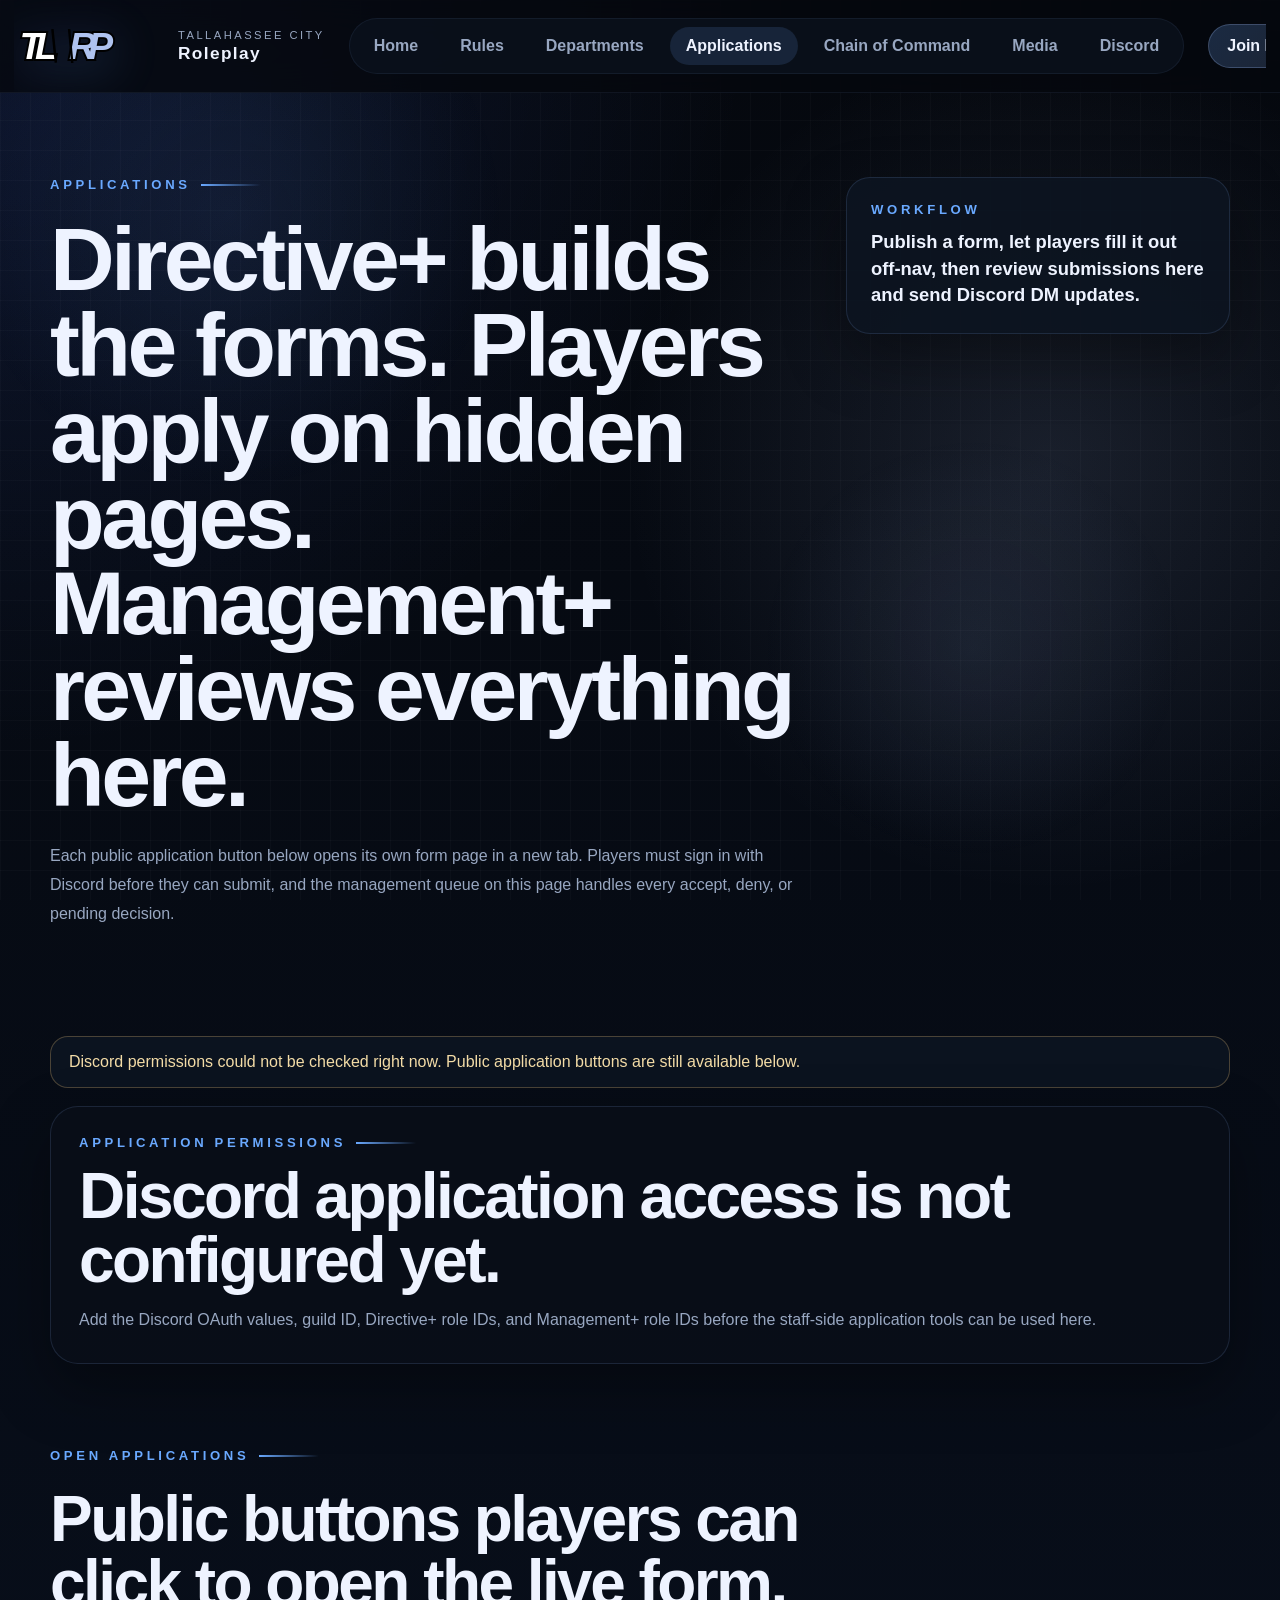
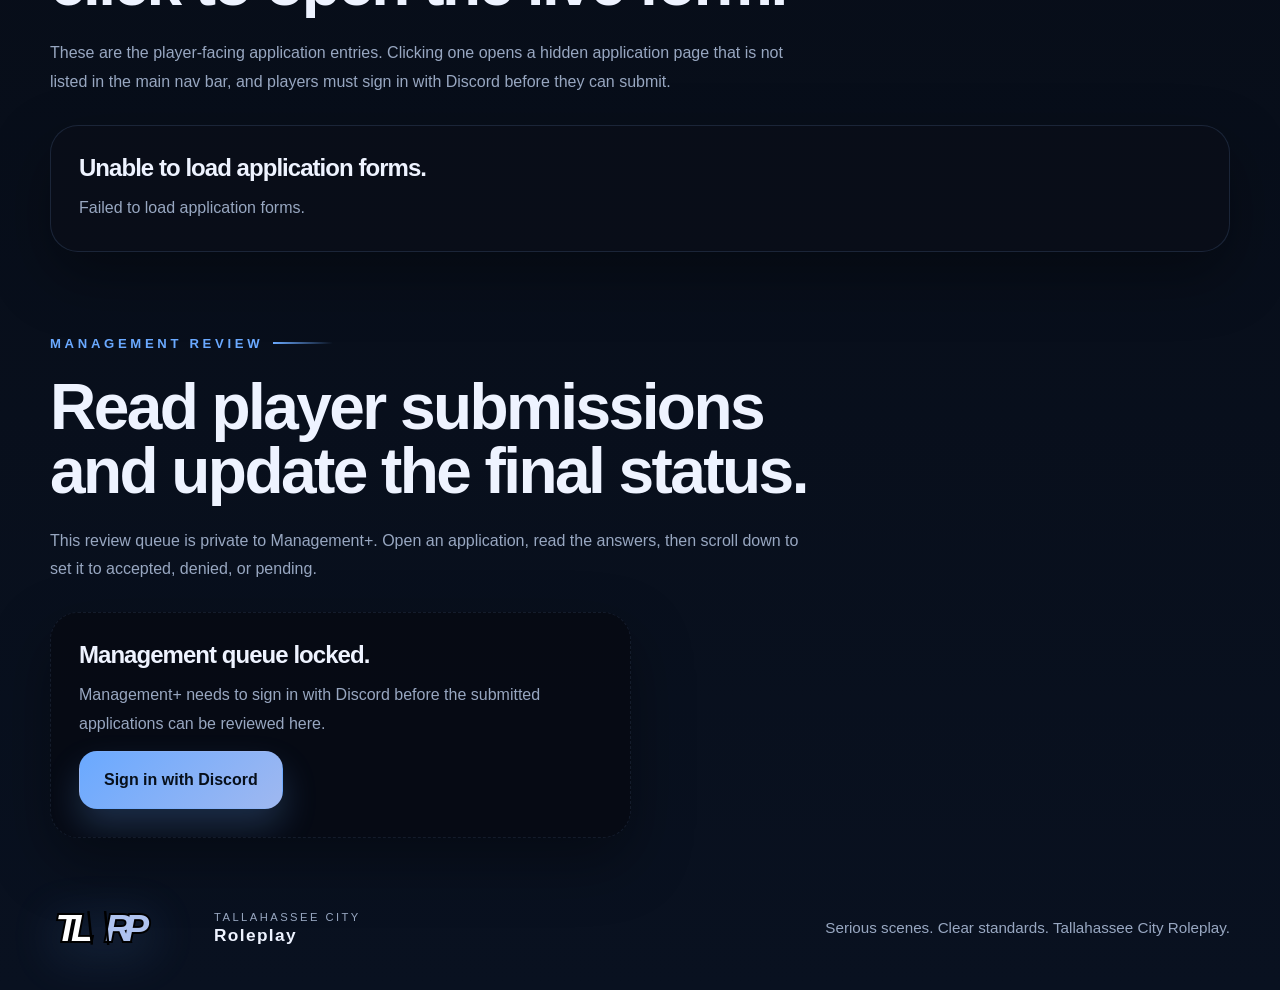
==== commit a267d59c: "Rebuild applications into Discord form workflow" ====
--- a/applications.html
+++ b/applications.html
@@ -6,7 +6,7 @@
     <title>Tallahassee City Roleplay | Applications</title>
     <meta
       name="description"
-      content="Open public Tallahassee City Roleplay application pages and manage the staff-side application tracker."
+      content="Open public Tallahassee City Roleplay applications, create Discord-gated form pages, and review submitted applications."
     />
     <link rel="stylesheet" href="styles.css" />
   </head>
@@ -42,17 +42,18 @@
         <div class="container page-hero-grid">
           <div class="page-hero-copy">
             <span class="section-kicker">Applications</span>
-            <h1>Big public application buttons for players, plus staff tools behind the scenes.</h1>
+            <h1>Directive+ builds the forms. Players apply on hidden pages. Management+ reviews everything here.</h1>
             <p>
-              Directive+ can publish application pages that show up as large buttons on this page for every player to
-              click. Each one opens its own page on the TLRPX website in a new tab.
+              Each public application button below opens its own form page in a new tab. Players must sign in with
+              Discord before they can submit, and the management queue on this page handles every accept, deny, or
+              pending decision.
             </p>
           </div>
 
           <div class="page-hero-side">
             <article class="side-panel">
-              <span class="mini-label">Permissions</span>
-              <strong>Directive+ publishes the public application pages. Management+ still handles staff-side review in the tracker below.</strong>
+              <span class="mini-label">Workflow</span>
+              <strong>Publish a form, let players fill it out off-nav, then review submissions here and send Discord DM updates.</strong>
             </article>
           </div>
         </div>
@@ -70,18 +71,18 @@
       <section class="section">
         <div class="container">
           <div class="section-heading">
-            <span class="section-kicker">Current Applications</span>
-            <h2>Large clickable application buttons players can open right away.</h2>
+            <span class="section-kicker">Open Applications</span>
+            <h2>Public buttons players can click to open the live form.</h2>
             <p>
-              Each application card opens a dedicated TLRPX application page in a new tab so players can read the full
-              details before they continue to apply.
+              These are the player-facing application entries. Clicking one opens a hidden application page that is not
+              listed in the main nav bar, and players must sign in with Discord before they can submit.
             </p>
           </div>
 
           <div class="application-portals-grid" id="application-portals-list">
             <article class="empty-card">
-              <h3>Loading application pages...</h3>
-              <p>Once the public application pages are ready, they will appear here as large buttons.</p>
+              <h3>Loading applications...</h3>
+              <p>When Directive+ publishes a form, it will appear here as a large application button.</p>
             </article>
           </div>
         </div>
@@ -90,18 +91,18 @@
       <section class="section">
         <div class="container">
           <div class="section-heading">
-            <span class="section-kicker">Staff Tracker</span>
-            <h2>Keep the internal application review flow organized.</h2>
+            <span class="section-kicker">Management Review</span>
+            <h2>Read player submissions and update the final status.</h2>
             <p>
-              The public buttons above are for players. The tracker below stays focused on staff review, pending
-              decisions, and accepted or denied records.
+              This review queue is private to Management+. Open an application, read the answers, then scroll down to
+              set it to accepted, denied, or pending.
             </p>
           </div>
 
           <div class="applications-grid" id="applications-list">
             <article class="empty-card">
-              <h3>Loading applications...</h3>
-              <p>Once the tracker data is ready, entries will appear here.</p>
+              <h3>Loading review queue...</h3>
+              <p>Management+ submissions will appear here once the queue is ready.</p>
             </article>
           </div>
         </div>
--- a/styles.css
+++ b/styles.css
@@ -625,6 +625,86 @@
 
 .media-form-full {
   grid-column: 1 / -1;
+}
+
+.builder-panel,
+.builder-questions,
+.application-answer-list,
+.apply-question-list {
+  display: grid;
+  gap: 16px;
+}
+
+.builder-toolbar,
+.question-editor-top {
+  display: flex;
+  flex-wrap: wrap;
+  align-items: center;
+  justify-content: space-between;
+  gap: 14px;
+}
+
+.question-editor,
+.application-answer-item,
+.apply-question,
+.locked-card {
+  padding: 18px;
+  border: 1px solid rgba(143, 182, 255, 0.1);
+  border-radius: 20px;
+  background: rgba(7, 11, 19, 0.9);
+}
+
+.question-editor {
+  display: grid;
+  gap: 16px;
+}
+
+.question-editor-grid {
+  display: grid;
+  grid-template-columns: repeat(3, minmax(0, 1fr));
+  gap: 14px;
+}
+
+.checkbox-row {
+  display: inline-flex;
+  align-items: center;
+  gap: 10px;
+  color: var(--text);
+  font-weight: 700;
+}
+
+.checkbox-row input {
+  width: 18px;
+  height: 18px;
+  accent-color: var(--blue);
+}
+
+.locked-card {
+  border-style: dashed;
+}
+
+.application-answer-item,
+.apply-question {
+  display: grid;
+  gap: 10px;
+}
+
+.application-answer-item strong,
+.apply-question strong {
+  font-size: 1rem;
+}
+
+.application-answer-item p {
+  white-space: pre-wrap;
+}
+
+.apply-form {
+  grid-template-columns: 1fr;
+}
+
+.apply-question label {
+  display: grid;
+  gap: 10px;
 }
 
 .media-grid,
@@ -1243,6 +1323,10 @@
   }
 
   .media-form {
+    grid-template-columns: 1fr;
+  }
+
+  .question-editor-grid {
     grid-template-columns: 1fr;
   }
 
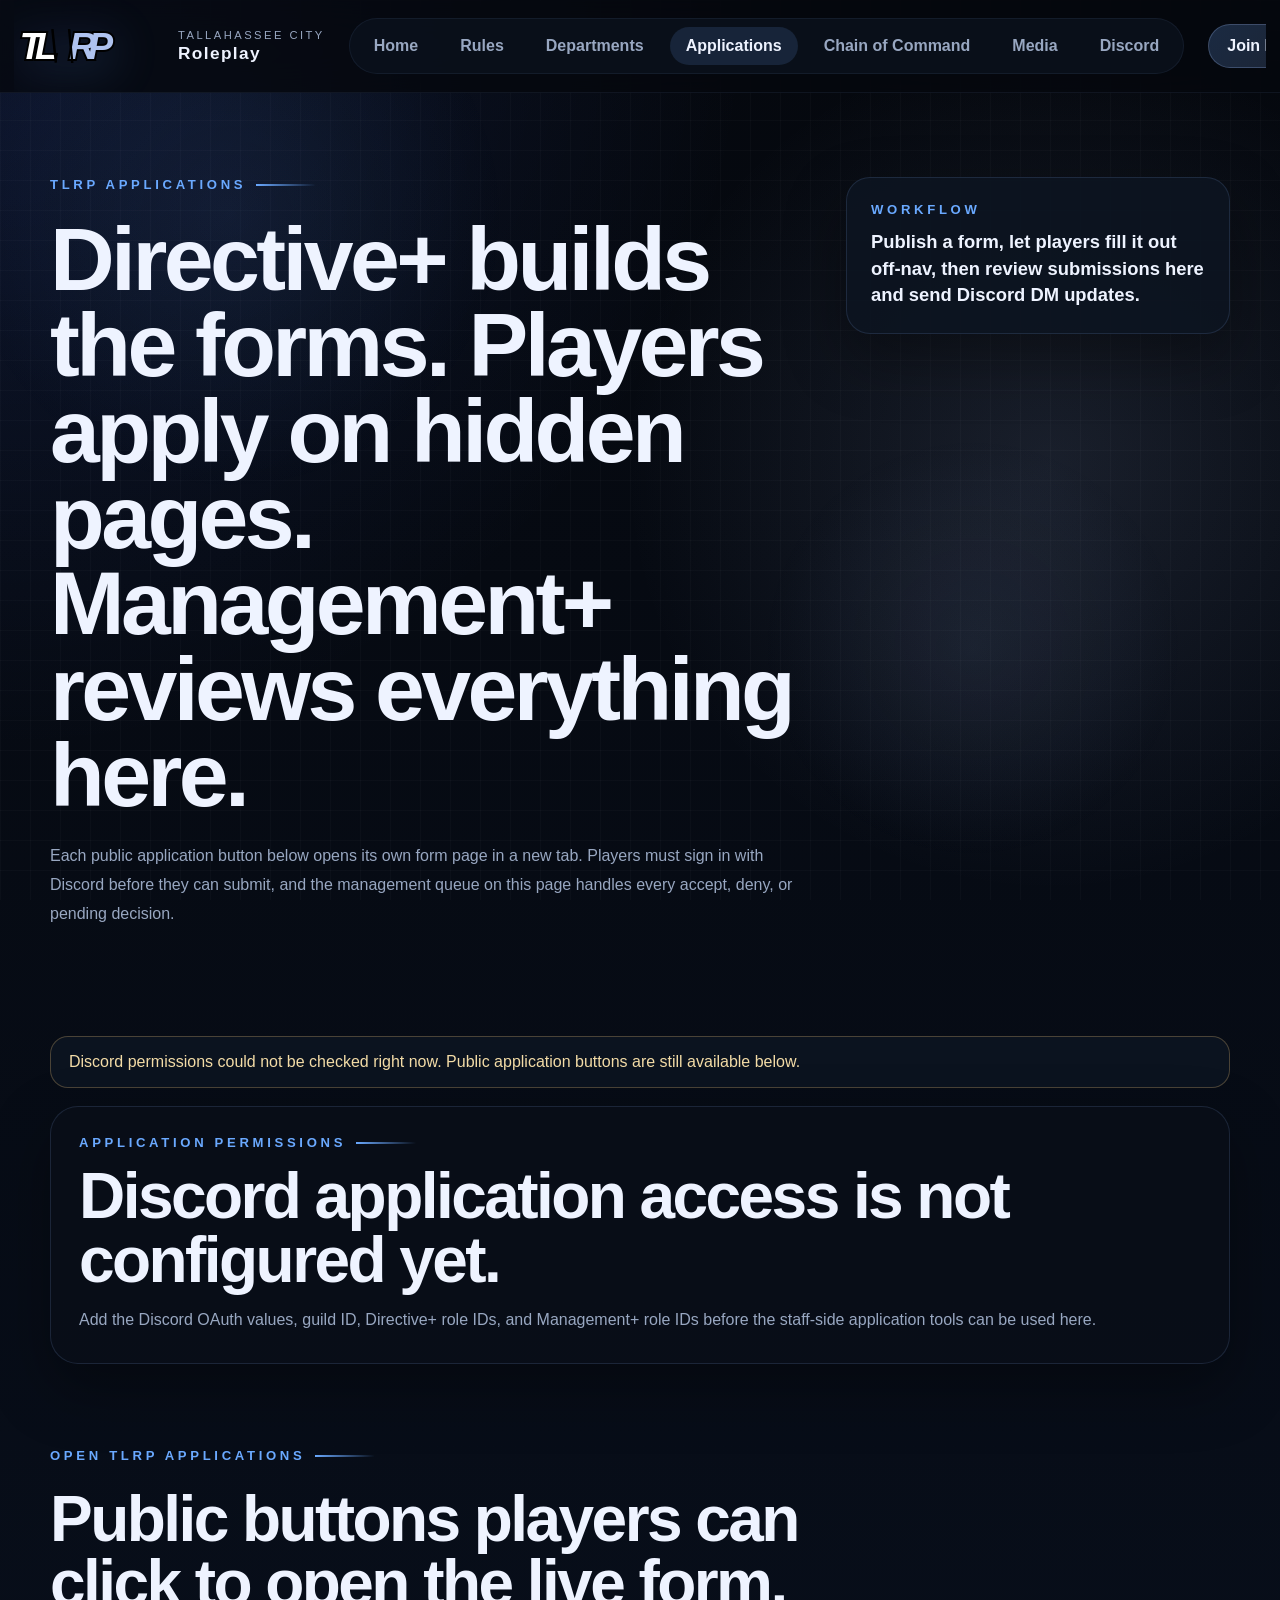
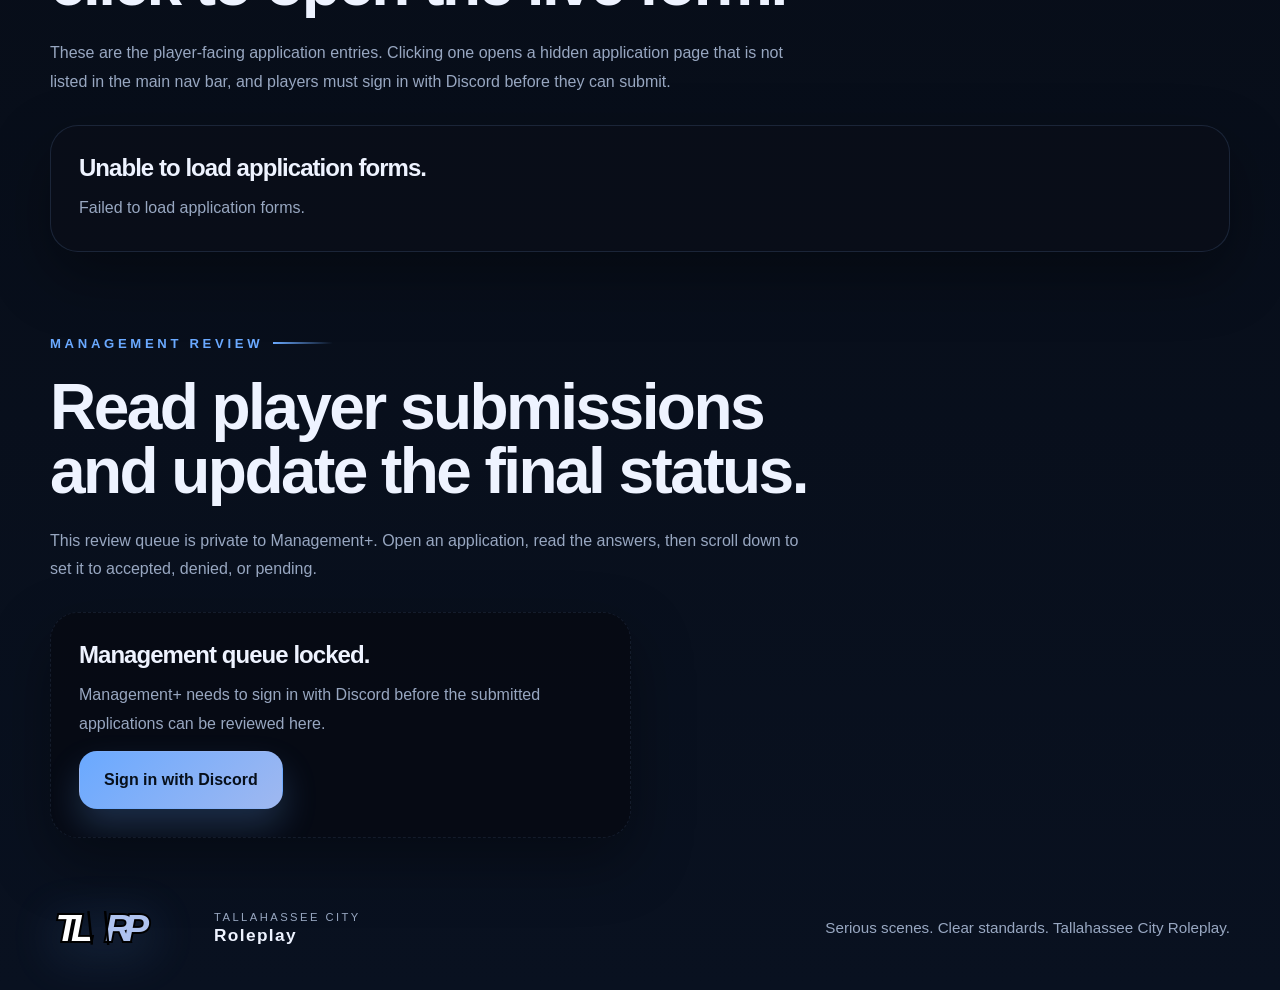
==== commit 918e6973: "Fix application form delete route" ====
--- a/applications.html
+++ b/applications.html
@@ -3,7 +3,7 @@
   <head>
     <meta charset="UTF-8" />
     <meta name="viewport" content="width=device-width, initial-scale=1.0" />
-    <title>Tallahassee City Roleplay | Applications</title>
+    <title>Tallahassee City Roleplay | TLRP Applications</title>
     <meta
       name="description"
       content="Open public Tallahassee City Roleplay applications, create Discord-gated form pages, and review submitted applications."
@@ -41,7 +41,7 @@
       <section class="page-hero">
         <div class="container page-hero-grid">
           <div class="page-hero-copy">
-            <span class="section-kicker">Applications</span>
+            <span class="section-kicker">TLRP Applications</span>
             <h1>Directive+ builds the forms. Players apply on hidden pages. Management+ reviews everything here.</h1>
             <p>
               Each public application button below opens its own form page in a new tab. Players must sign in with
@@ -71,7 +71,7 @@
       <section class="section">
         <div class="container">
           <div class="section-heading">
-            <span class="section-kicker">Open Applications</span>
+            <span class="section-kicker">Open TLRP Applications</span>
             <h2>Public buttons players can click to open the live form.</h2>
             <p>
               These are the player-facing application entries. Clicking one opens a hidden application page that is not
--- a/styles.css
+++ b/styles.css
@@ -726,6 +726,11 @@
 
 .application-portals-grid {
   grid-template-columns: 1fr;
+}
+
+.application-portal-shell {
+  display: grid;
+  gap: 12px;
 }
 
 .media-card {
@@ -823,6 +828,11 @@
 .application-portal-side strong {
   font-size: 1.04rem;
   letter-spacing: 0.02em;
+}
+
+.application-portal-actions {
+  display: flex;
+  justify-content: flex-end;
 }
 
 .application-card {
@@ -1407,6 +1417,10 @@
   .application-portal-side {
     justify-items: start;
     text-align: left;
+  }
+
+  .application-portal-actions {
+    justify-content: flex-start;
   }
 
   .application-card-top {
